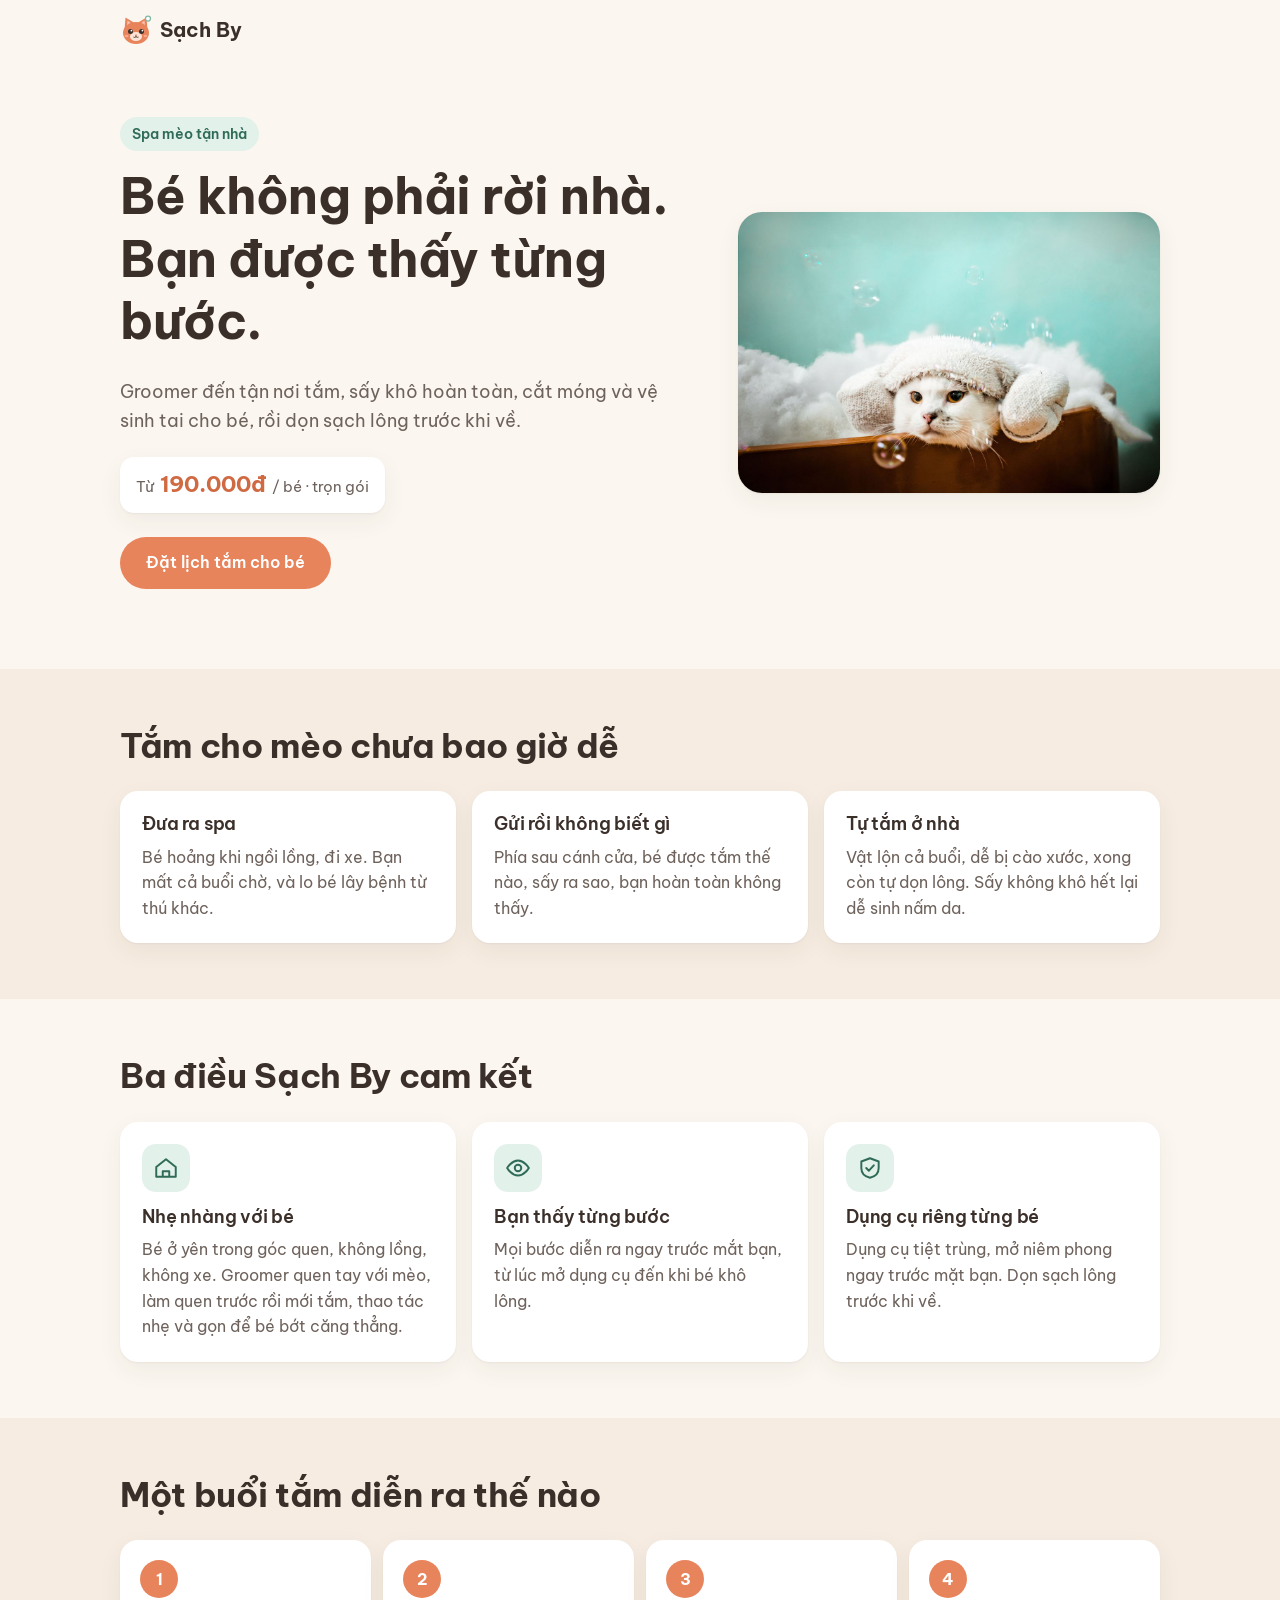
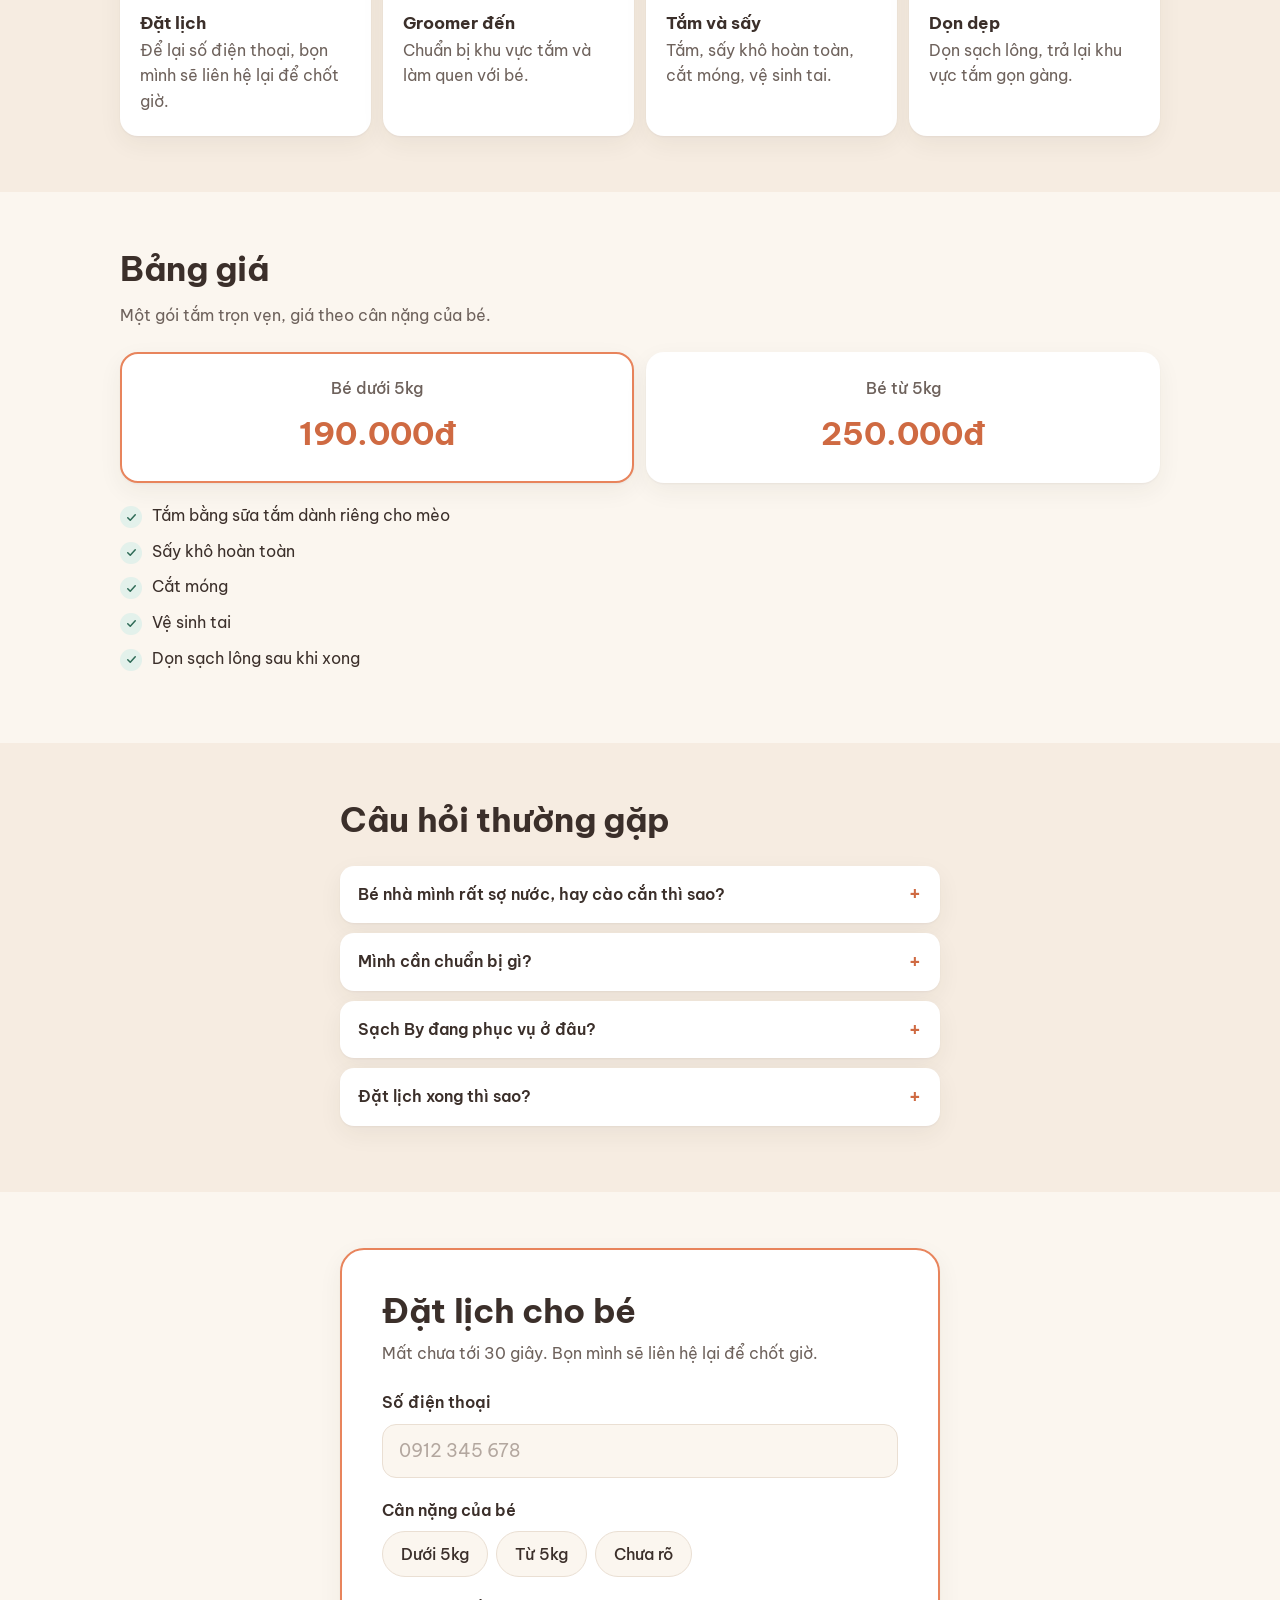
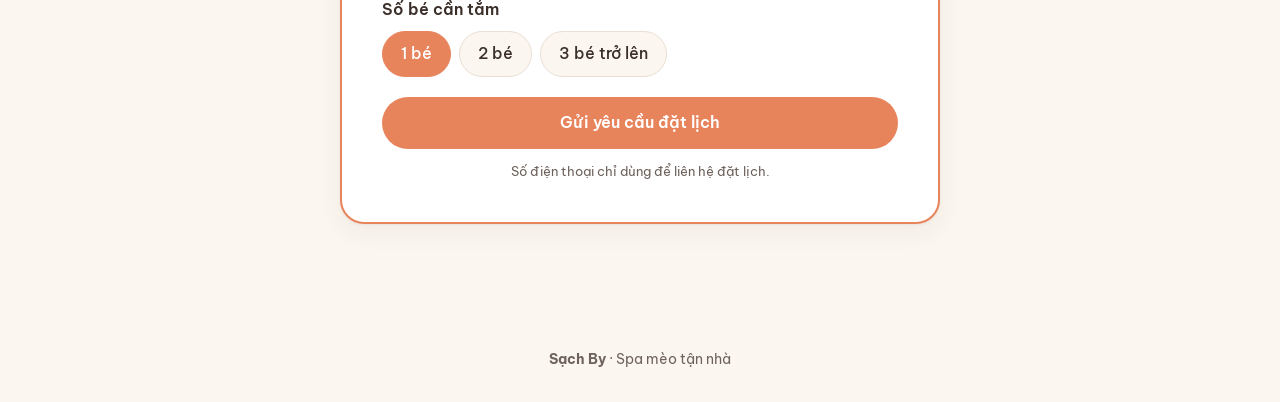
==== index.html @ 5ba62fc2 "Landing page" ====
<!doctype html>
<html lang="vi">
<head>
  <meta charset="utf-8">
  <meta name="viewport" content="width=device-width, initial-scale=1">
  <title>Sạch By · Spa mèo tận nhà</title>
  <meta name="description" content="Tắm, sấy khô, cắt móng, vệ sinh tai cho mèo ngay tại nhà bạn. Bé không phải rời nhà, bạn được thấy từng bước. Từ 190.000đ.">
  <meta property="og:type" content="website">
  <meta property="og:title" content="Sạch By · Spa mèo tận nhà">
  <meta property="og:description" content="Bé không phải rời nhà, bạn được thấy từng bước. Từ 190.000đ.">
  <meta name="theme-color" content="#FBF6EF">
  <link rel="icon" href="favicon.svg" type="image/svg+xml">
  <link rel="preconnect" href="https://fonts.googleapis.com">
  <link rel="preconnect" href="https://fonts.gstatic.com" crossorigin>
  <link href="https://fonts.googleapis.com/css2?family=Be+Vietnam+Pro:wght@400;500;600;700&display=swap" rel="stylesheet">
  <link rel="stylesheet" href="styles.css">
  <script src="config.js"></script>
  <script src="main.js" defer></script>
</head>
<body>
  <header class="topbar">
    <div class="container topbar__inner">
      <a href="#" class="logo" aria-label="Sạch By, về đầu trang">
        <img src="favicon.svg" width="32" height="32" alt="">
        <span>Sạch By</span>
      </a>
      <a class="btn btn--ghost btn--sm js-zalo" href="#" target="_blank" rel="noopener" hidden>Nhắn Zalo</a>
    </div>
  </header>

  <main>
    <section class="hero" id="top">
      <div class="container hero__grid">
        <div class="hero__copy">
          <p class="eyebrow">Spa mèo tận nhà</p>
          <h1 class="js-headline">Bé không phải rời nhà. Bạn được thấy từng bước.</h1>
          <p class="lead js-subline">Groomer đến tận nơi tắm, sấy khô hoàn toàn, cắt móng và vệ sinh tai cho bé, rồi dọn sạch lông trước khi về.</p>
          <div class="price-chip"><span>Từ</span> <strong>190.000đ</strong> <span>/ bé · trọn gói</span></div>
          <div class="hero__actions">
            <a class="btn btn--primary" href="#dat-lich">Đặt lịch tắm cho bé</a>
            <a class="btn btn--ghost js-zalo" href="#" target="_blank" rel="noopener" hidden>Hỏi qua Zalo</a>
          </div>
        </div>
        <div class="hero__art">
          <img class="hero__photo" src="assets/hero.jpg" alt="Bé mèo quấn khăn sau khi tắm" width="1200" height="800" fetchpriority="high" onload="this.parentNode.classList.add('has-photo')">
          <svg viewBox="0 0 360 320" class="hero-cat" aria-hidden="true">
            <circle cx="180" cy="170" r="140" fill="#F6E3D6"/>
            <circle cx="70" cy="80" r="16" fill="none" stroke="#7FB8A4" stroke-width="3"/>
            <circle cx="300" cy="70" r="10" fill="none" stroke="#7FB8A4" stroke-width="3"/>
            <circle cx="320" cy="140" r="20" fill="none" stroke="#7FB8A4" stroke-width="3"/>
            <circle cx="46" cy="190" r="9" fill="none" stroke="#7FB8A4" stroke-width="3"/>
            <path d="M92 300c0-62 40-104 88-104s88 42 88 104Z" fill="#FFFFFF"/>
            <path d="M104 160 98 70l54 40h56l54-40-6 90c10 18 10 40 0 58-14 26-44 40-76 40s-62-14-76-40c-10-18-10-40 0-58Z" fill="#FFFFFF"/>
            <path d="M110 92 112 124 136 108Z M250 92 248 124 224 108Z" fill="#F4C9B8"/>
            <path d="M140 172q12 12 24 0M196 172q12 12 24 0" stroke="#3B2F2A" stroke-width="5" fill="none" stroke-linecap="round"/>
            <path d="M172 194h16l-8 8Z" fill="#E8845C"/>
            <path d="M180 202v8M180 210q-8 8-16 2M180 210q8 8 16 2" stroke="#3B2F2A" stroke-width="3" fill="none" stroke-linecap="round"/>
            <ellipse cx="128" cy="200" rx="14" ry="8" fill="#F8D3C4"/>
            <ellipse cx="232" cy="200" rx="14" ry="8" fill="#F8D3C4"/>
            <path d="M84 238c40 26 152 26 192 0v30c-40 26-152 26-192 0Z" fill="#7FB8A4"/>
            <path d="M84 238c40 26 152 26 192 0" stroke="#5E9C86" stroke-width="3" fill="none"/>
            <circle cx="150" cy="70" r="8" fill="#FFFFFF" stroke="#7FB8A4" stroke-width="3"/>
            <circle cx="214" cy="56" r="12" fill="#FFFFFF" stroke="#7FB8A4" stroke-width="3"/>
          </svg>
        </div>
      </div>
    </section>

    <section class="section section--soft">
      <div class="container">
        <h2>Tắm cho mèo chưa bao giờ dễ</h2>
        <div class="grid grid--3">
          <article class="card">
            <h3>Đưa ra spa</h3>
            <p>Bé hoảng khi ngồi lồng, đi xe. Bạn mất cả buổi chờ, và lo bé lây bệnh từ thú khác.</p>
          </article>
          <article class="card">
            <h3>Gửi rồi không biết gì</h3>
            <p>Phía sau cánh cửa, bé được tắm thế nào, sấy ra sao, bạn hoàn toàn không thấy.</p>
          </article>
          <article class="card">
            <h3>Tự tắm ở nhà</h3>
            <p>Vật lộn cả buổi, dễ bị cào xước, xong còn tự dọn lông. Sấy không khô hết lại dễ sinh nấm da.</p>
          </article>
        </div>
      </div>
    </section>

    <section class="section">
      <div class="container">
        <h2>Ba điều Sạch By cam kết</h2>
        <div class="grid grid--3">
          <article class="promise">
            <div class="promise__icon"><svg viewBox="0 0 24 24" aria-hidden="true"><path d="M3 11 12 4l9 7v9H3Z M9 20v-5h6v5" /></svg></div>
            <h3>Nhẹ nhàng với bé</h3>
            <p>Bé ở yên trong góc quen, không lồng, không xe. Groomer quen tay với mèo, làm quen trước rồi mới tắm, thao tác nhẹ và gọn để bé bớt căng thẳng.</p>
          </article>
          <article class="promise">
            <div class="promise__icon"><svg viewBox="0 0 24 24" aria-hidden="true"><path d="M2 12s4-7 10-7 10 7 10 7-4 7-10 7S2 12 2 12Z M12 9a3 3 0 1 0 0 6 3 3 0 0 0 0-6Z" /></svg></div>
            <h3>Bạn thấy từng bước</h3>
            <p>Mọi bước diễn ra ngay trước mắt bạn, từ lúc mở dụng cụ đến khi bé khô lông.</p>
          </article>
          <article class="promise">
            <div class="promise__icon"><svg viewBox="0 0 24 24" aria-hidden="true"><path d="M12 3 4 6v6c0 5 3.5 8 8 9 4.5-1 8-4 8-9V6Z M8.5 12l2.5 2.5 4.5-5" /></svg></div>
            <h3>Dụng cụ riêng từng bé</h3>
            <p>Dụng cụ tiệt trùng, mở niêm phong ngay trước mặt bạn. Dọn sạch lông trước khi về.</p>
          </article>
        </div>
      </div>
    </section>

    <section class="section section--soft">
      <div class="container">
        <h2>Một buổi tắm diễn ra thế nào</h2>
        <ol class="steps">
          <li><strong>Đặt lịch</strong><span>Để lại số điện thoại, bọn mình sẽ liên hệ lại để chốt giờ.</span></li>
          <li><strong>Groomer đến</strong><span>Chuẩn bị khu vực tắm và làm quen với bé.</span></li>
          <li><strong>Tắm và sấy</strong><span>Tắm, sấy khô hoàn toàn, cắt móng, vệ sinh tai.</span></li>
          <li><strong>Dọn dẹp</strong><span>Dọn sạch lông, trả lại khu vực tắm gọn gàng.</span></li>
        </ol>
      </div>
    </section>

    <section class="section" id="bang-gia">
      <div class="container">
        <h2>Bảng giá</h2>
        <p class="section__lead">Một gói tắm trọn vẹn, giá theo cân nặng của bé.</p>
        <div class="pricing">
          <div class="price-card">
            <p class="price-card__label">Bé dưới 5kg</p>
            <p class="price-card__value">190.000đ</p>
          </div>
          <div class="price-card">
            <p class="price-card__label">Bé từ 5kg</p>
            <p class="price-card__value">250.000đ</p>
          </div>
        </div>
        <ul class="includes">
          <li>Tắm bằng sữa tắm dành riêng cho mèo</li>
          <li>Sấy khô hoàn toàn</li>
          <li>Cắt móng</li>
          <li>Vệ sinh tai</li>
          <li>Dọn sạch lông sau khi xong</li>
        </ul>
      </div>
    </section>

    <section class="section section--soft">
      <div class="container container--narrow">
        <h2>Câu hỏi thường gặp</h2>
        <div class="faq">
          <details>
            <summary>Bé nhà mình rất sợ nước, hay cào cắn thì sao?</summary>
            <p>Groomer có kinh nghiệm với cả những bé nhát nước và hay cào. Bé được làm quen trước, tắm bằng nước ấm, thao tác nhẹ và nhanh gọn để bé bớt căng thẳng.</p>
          </details>
          <details>
            <summary>Mình cần chuẩn bị gì?</summary>
            <p>Chỉ cần phòng tắm có nước ấm và ổ điện gần đó. Groomer mang theo dụng cụ, sữa tắm và máy sấy.</p>
          </details>
          <details>
            <summary>Sạch By đang phục vụ ở đâu?</summary>
            <p>Khi liên hệ chốt lịch, bọn mình sẽ kiểm tra khu vực của bạn và báo lại ngay.</p>
          </details>
          <details>
            <summary>Đặt lịch xong thì sao?</summary>
            <p>Bọn mình sẽ liên hệ lại theo số bạn để lại để chốt ngày giờ. Bạn không cần thanh toán trước.</p>
          </details>
        </div>
      </div>
    </section>

    <section class="section booking" id="dat-lich">
      <div class="container container--narrow">
        <div class="booking__card">
          <form class="js-form" novalidate>
            <h2>Đặt lịch cho bé</h2>
            <p class="section__lead">Mất chưa tới 30 giây. Bọn mình sẽ liên hệ lại để chốt giờ.</p>

            <label class="field">
              <span class="field__label">Số điện thoại</span>
              <input type="tel" name="phone" inputmode="tel" autocomplete="tel" placeholder="0912 345 678" required>
              <span class="field__error" data-error-for="phone" role="alert"></span>
            </label>

            <fieldset class="field">
              <legend class="field__label">Cân nặng của bé</legend>
              <div class="chips">
                <label class="chip"><input type="radio" name="weight" value="duoi-5kg"><span>Dưới 5kg</span></label>
                <label class="chip"><input type="radio" name="weight" value="tu-5kg"><span>Từ 5kg</span></label>
                <label class="chip"><input type="radio" name="weight" value="chua-ro"><span>Chưa rõ</span></label>
              </div>
              <span class="field__error" data-error-for="weight" role="alert"></span>
            </fieldset>

            <fieldset class="field">
              <legend class="field__label">Số bé cần tắm</legend>
              <div class="chips">
                <label class="chip"><input type="radio" name="cats" value="1" checked><span>1 bé</span></label>
                <label class="chip"><input type="radio" name="cats" value="2"><span>2 bé</span></label>
                <label class="chip"><input type="radio" name="cats" value="3+"><span>3 bé trở lên</span></label>
              </div>
            </fieldset>

            <label class="hp" aria-hidden="true">Website<input type="text" name="website" tabindex="-1" autocomplete="off"></label>

            <button type="submit" class="btn btn--primary btn--block js-submit">Gửi yêu cầu đặt lịch</button>
            <p class="form-error js-form-error" role="alert"></p>
            <p class="fineprint">Số điện thoại chỉ dùng để liên hệ đặt lịch.</p>
          </form>

          <div class="success js-success" hidden tabindex="-1">
            <div class="success__icon" aria-hidden="true"><svg viewBox="0 0 24 24"><path d="M5 12.5 10 17l9-10" /></svg></div>
            <h2>Cảm ơn bạn đã tin tưởng Sạch By</h2>
            <p>Bọn mình đã nhận được yêu cầu đặt lịch và sẽ sớm liên hệ lại theo số bạn để lại để chốt ngày giờ cho bé.</p>
            <a class="btn btn--ghost js-zalo" href="#" target="_blank" rel="noopener" hidden>Nhắn Zalo ngay</a>
          </div>
        </div>
      </div>
    </section>
  </main>

  <footer class="footer">
    <div class="container">
      <p><strong>Sạch By</strong> · Spa mèo tận nhà</p>
    </div>
  </footer>

  <a class="sticky-cta js-sticky" href="#dat-lich" aria-hidden="true" tabindex="-1">
    <span>Từ <strong>190.000đ</strong> / bé</span>
    <span class="sticky-cta__btn">Đặt lịch</span>
  </a>
</body>
</html>
---- styles.css ----
:root {
  --cream: #FBF6EF;
  --cream-2: #F6ECE1;
  --peach: #E8845C;
  --peach-dark: #CF6A42;
  --mint: #7FB8A4;
  --mint-soft: #E3F1EB;
  --ink: #3B2F2A;
  --ink-2: #6E625C;
  --line: #EADFD3;
  --white: #FFFFFF;
  --danger: #B8402B;
  --radius: 18px;
  --shadow: 0 1px 2px rgba(59, 47, 42, .05), 0 8px 24px rgba(59, 47, 42, .06);
  color-scheme: light;
}

* { box-sizing: border-box; }
html { scroll-behavior: smooth; -webkit-text-size-adjust: 100%; }
@media (prefers-reduced-motion: reduce) { html { scroll-behavior: auto; } }
body {
  margin: 0;
  font-family: "Be Vietnam Pro", system-ui, -apple-system, "Segoe UI", sans-serif;
  font-size: 16px;
  line-height: 1.6;
  color: var(--ink);
  background: var(--cream);
  overflow-x: hidden;
}
h1, h2, h3 { line-height: 1.25; margin: 0 0 .5em; letter-spacing: -.01em; }
h1 { font-size: clamp(30px, 7.4vw, 50px); font-weight: 700; }
h2 { font-size: clamp(24px, 5vw, 34px); font-weight: 700; }
h3 { font-size: 18px; font-weight: 600; }
p { margin: 0 0 1em; }
img, svg { display: block; max-width: 100%; }
a { color: inherit; }

.container { width: 100%; max-width: 1080px; margin: 0 auto; padding: 0 20px; }
.container--narrow { max-width: 640px; }

.topbar { position: sticky; top: 0; z-index: 20; background: rgba(251, 246, 239, .92); backdrop-filter: blur(8px); border-bottom: 1px solid transparent; }
.topbar__inner { display: flex; align-items: center; justify-content: space-between; height: 60px; }
.logo { display: inline-flex; align-items: center; gap: 8px; font-weight: 700; font-size: 20px; text-decoration: none; }

.btn {
  display: inline-flex; align-items: center; justify-content: center;
  min-height: 52px; padding: 0 24px; border-radius: 999px;
  font: inherit; font-weight: 600; text-decoration: none; cursor: pointer;
  border: 2px solid transparent; transition: background .15s, transform .1s, border-color .15s;
}
.btn:active { transform: scale(.98); }
.btn:focus-visible, .chip input:focus-visible + span, input:focus-visible, summary:focus-visible { outline: 3px solid var(--mint); outline-offset: 2px; }
.btn--primary { background: var(--peach); color: var(--white); }
.btn--primary:hover { background: var(--peach-dark); }
.btn--primary[disabled] { opacity: .7; cursor: progress; }
.btn--ghost { background: transparent; border-color: var(--ink); color: var(--ink); }
.btn--ghost:hover { background: var(--cream-2); }
.btn--sm { min-height: 40px; padding: 0 16px; font-size: 14px; }
.btn--block { width: 100%; }

.hero { padding: 28px 0 48px; }
.hero__grid { display: grid; gap: 24px; align-items: center; }
.eyebrow { display: inline-block; margin-bottom: 14px; padding: 6px 12px; border-radius: 999px; background: var(--mint-soft); color: #2F6B57; font-size: 14px; font-weight: 600; }
.lead { font-size: 18px; color: var(--ink-2); max-width: 34em; }
.price-chip { display: inline-flex; flex-wrap: wrap; align-items: baseline; gap: 6px; margin: 4px 0 24px; padding: 10px 16px; border-radius: 14px; background: var(--white); box-shadow: var(--shadow); color: var(--ink-2); font-size: 15px; }
.price-chip strong { color: var(--peach-dark); font-size: 22px; }
.hero__actions { display: flex; flex-wrap: wrap; gap: 12px; }
.hero__art { order: -1; max-width: 300px; margin: 0 auto; width: 100%; }

.section { padding: 56px 0; }
.section--soft { background: var(--cream-2); }
.section h2 { margin-bottom: 24px; }
.section__lead { color: var(--ink-2); margin-top: -12px; margin-bottom: 24px; }

.grid { display: grid; gap: 16px; }
.card, .promise { background: var(--white); border-radius: var(--radius); padding: 22px; box-shadow: var(--shadow); }
.card p, .promise p { margin: 0; color: var(--ink-2); }
.promise__icon { width: 48px; height: 48px; border-radius: 14px; background: var(--mint-soft); display: grid; place-items: center; margin-bottom: 14px; }
.promise__icon svg { width: 26px; height: 26px; fill: none; stroke: #2F6B57; stroke-width: 1.8; stroke-linecap: round; stroke-linejoin: round; }

.steps { list-style: none; margin: 0; padding: 0; display: grid; gap: 12px; counter-reset: step; }
.steps li { counter-increment: step; position: relative; padding: 18px 18px 18px 72px; background: var(--white); border-radius: var(--radius); box-shadow: var(--shadow); }
.steps li::before { content: counter(step); position: absolute; left: 18px; top: 18px; width: 38px; height: 38px; border-radius: 50%; background: var(--peach); color: var(--white); font-weight: 700; display: grid; place-items: center; }
.steps strong { display: block; font-size: 17px; }
.steps span { color: var(--ink-2); }

.pricing { display: grid; grid-template-columns: 1fr 1fr; gap: 12px; margin-bottom: 20px; }
.price-card { background: var(--white); border-radius: var(--radius); padding: 22px 18px; box-shadow: var(--shadow); text-align: center; border: 2px solid transparent; }
.price-card:first-child { border-color: var(--peach); }
.price-card__label { margin: 0 0 6px; color: var(--ink-2); font-weight: 500; }
.price-card__value { margin: 0; font-size: clamp(24px, 6vw, 32px); font-weight: 700; color: var(--peach-dark); }
.includes { list-style: none; padding: 0; margin: 0 0 16px; display: grid; gap: 10px; }
.includes li { position: relative; padding-left: 32px; }
.includes li::before { content: ""; position: absolute; left: 0; top: 3px; width: 22px; height: 22px; border-radius: 50%; background: var(--mint-soft) url("data:image/svg+xml,%3Csvg xmlns='http://www.w3.org/2000/svg' viewBox='0 0 24 24'%3E%3Cpath d='M6 12.5l4 4 8-9' fill='none' stroke='%232F6B57' stroke-width='2.4' stroke-linecap='round' stroke-linejoin='round'/%3E%3C/svg%3E") center / 15px no-repeat; }
.note { font-size: 14px; color: var(--ink-2); background: var(--cream-2); border-radius: 12px; padding: 12px 14px; margin: 0; }

.faq details { background: var(--white); border-radius: 14px; margin-bottom: 10px; box-shadow: var(--shadow); }
.faq summary { cursor: pointer; padding: 16px 48px 16px 18px; font-weight: 600; list-style: none; position: relative; }
.faq summary::-webkit-details-marker { display: none; }
.faq summary::after { content: "+"; position: absolute; right: 18px; top: 50%; transform: translateY(-50%); font-size: 22px; color: var(--peach-dark); font-weight: 500; }
.faq details[open] summary::after { content: "–"; }
.faq details p { padding: 0 18px 16px; margin: 0; color: var(--ink-2); }

.booking { padding-bottom: 96px; }
.booking__card { background: var(--white); border-radius: 24px; padding: 28px 22px; box-shadow: var(--shadow); border: 2px solid var(--peach); }
.booking__card h2 { margin-bottom: 20px; }
.field { display: block; border: 0; padding: 0; margin: 0 0 20px; min-width: 0; }
.field__label { display: block; font-weight: 600; margin-bottom: 8px; padding: 0; }
input[type="tel"] { width: 100%; height: 54px; padding: 0 16px; border-radius: 14px; border: 1.5px solid var(--line); background: var(--cream); font: inherit; font-size: 18px; color: var(--ink); }
input[type="tel"]::placeholder { color: #B3A79F; }
input[aria-invalid="true"] { border-color: var(--danger); }
.field__error, .form-error { display: block; color: var(--danger); font-size: 14px; margin-top: 6px; min-height: 0; }
.field__error:empty, .form-error:empty { display: none; }
.chips { display: flex; flex-wrap: wrap; gap: 8px; }
.chip { position: relative; }
.chip input { position: absolute; opacity: 0; inset: 0; margin: 0; cursor: pointer; }
.chip span { display: inline-flex; align-items: center; min-height: 46px; padding: 0 18px; border-radius: 999px; border: 1.5px solid var(--line); background: var(--cream); font-weight: 500; cursor: pointer; transition: all .15s; }
.chip input:checked + span { background: var(--peach); border-color: var(--peach); color: var(--white); }
.chips.is-invalid .chip span { border-color: var(--danger); }
.hp { position: absolute; left: -9999px; width: 1px; height: 1px; overflow: hidden; }
.fineprint { font-size: 13px; color: var(--ink-2); text-align: center; margin: 12px 0 0; }
.success { text-align: center; padding: 12px 0; }
.success:focus { outline: none; }
.success__icon { width: 64px; height: 64px; border-radius: 50%; background: var(--mint-soft); display: grid; place-items: center; margin: 0 auto 16px; }
.success__icon svg { width: 34px; height: 34px; fill: none; stroke: #2F6B57; stroke-width: 2.4; stroke-linecap: round; stroke-linejoin: round; }
.success p { color: var(--ink-2); }

.footer { padding: 28px 0 100px; text-align: center; color: var(--ink-2); font-size: 14px; }
.footer p { margin: 0; }

.sticky-cta {
  position: fixed; left: 12px; right: 12px; bottom: 12px; z-index: 30;
  display: flex; align-items: center; justify-content: space-between; gap: 12px;
  padding: 8px 8px 8px 20px; border-radius: 999px; background: var(--ink); color: var(--white);
  text-decoration: none; box-shadow: 0 8px 24px rgba(59, 47, 42, .25);
  transform: translateY(140%); transition: transform .25s ease;
  padding-bottom: max(8px, env(safe-area-inset-bottom));
}
.sticky-cta.is-visible { transform: translateY(0); }
.sticky-cta strong { color: #FFC9B3; }
.sticky-cta__btn { background: var(--peach); padding: 12px 22px; border-radius: 999px; font-weight: 600; }

[hidden] { display: none !important; }

@media (min-width: 720px) {
  .grid--3 { grid-template-columns: repeat(3, 1fr); }
  .steps { grid-template-columns: repeat(2, 1fr); }
  .booking__card { padding: 40px; }
}
@media (min-width: 900px) {
  .hero { padding: 56px 0 80px; }
  .hero__grid { grid-template-columns: 1.15fr .85fr; gap: 48px; }
  .hero__art { order: 0; max-width: 420px; }
  .steps { grid-template-columns: repeat(4, 1fr); }
  .steps li { padding: 70px 20px 22px; }
  .steps li::before { top: 20px; left: 20px; }
  .sticky-cta { display: none; }
  .footer { padding-bottom: 32px; }
}

/* Ảnh thật ở hero: chỉ hiện khi assets/hero.jpg tải được, nếu không thì giữ hình minh hoạ */
.hero__photo { display: none; width: 100%; height: auto; aspect-ratio: 3 / 2; object-fit: cover; border-radius: 24px; box-shadow: var(--shadow); }
.hero__art.has-photo { max-width: none; }
.hero__art.has-photo .hero__photo { display: block; }
.hero__art.has-photo .hero-cat { display: none; }
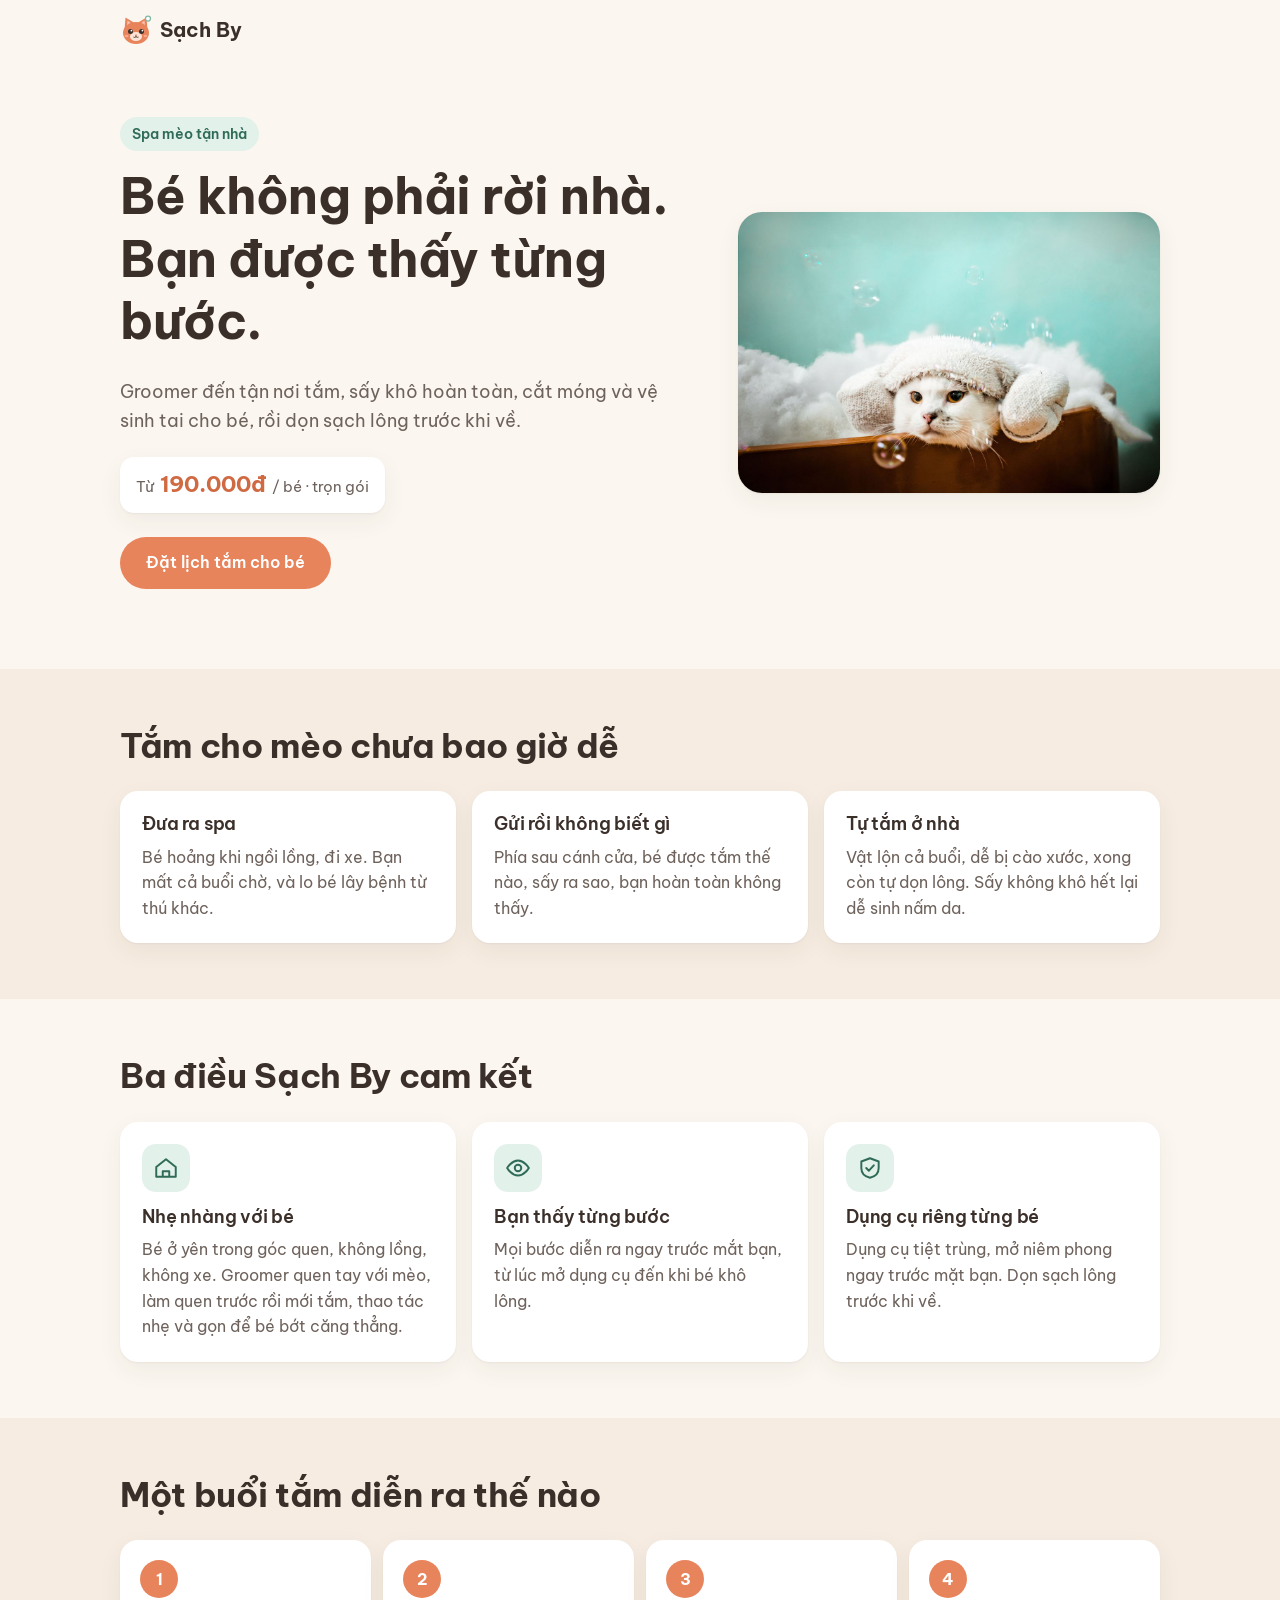
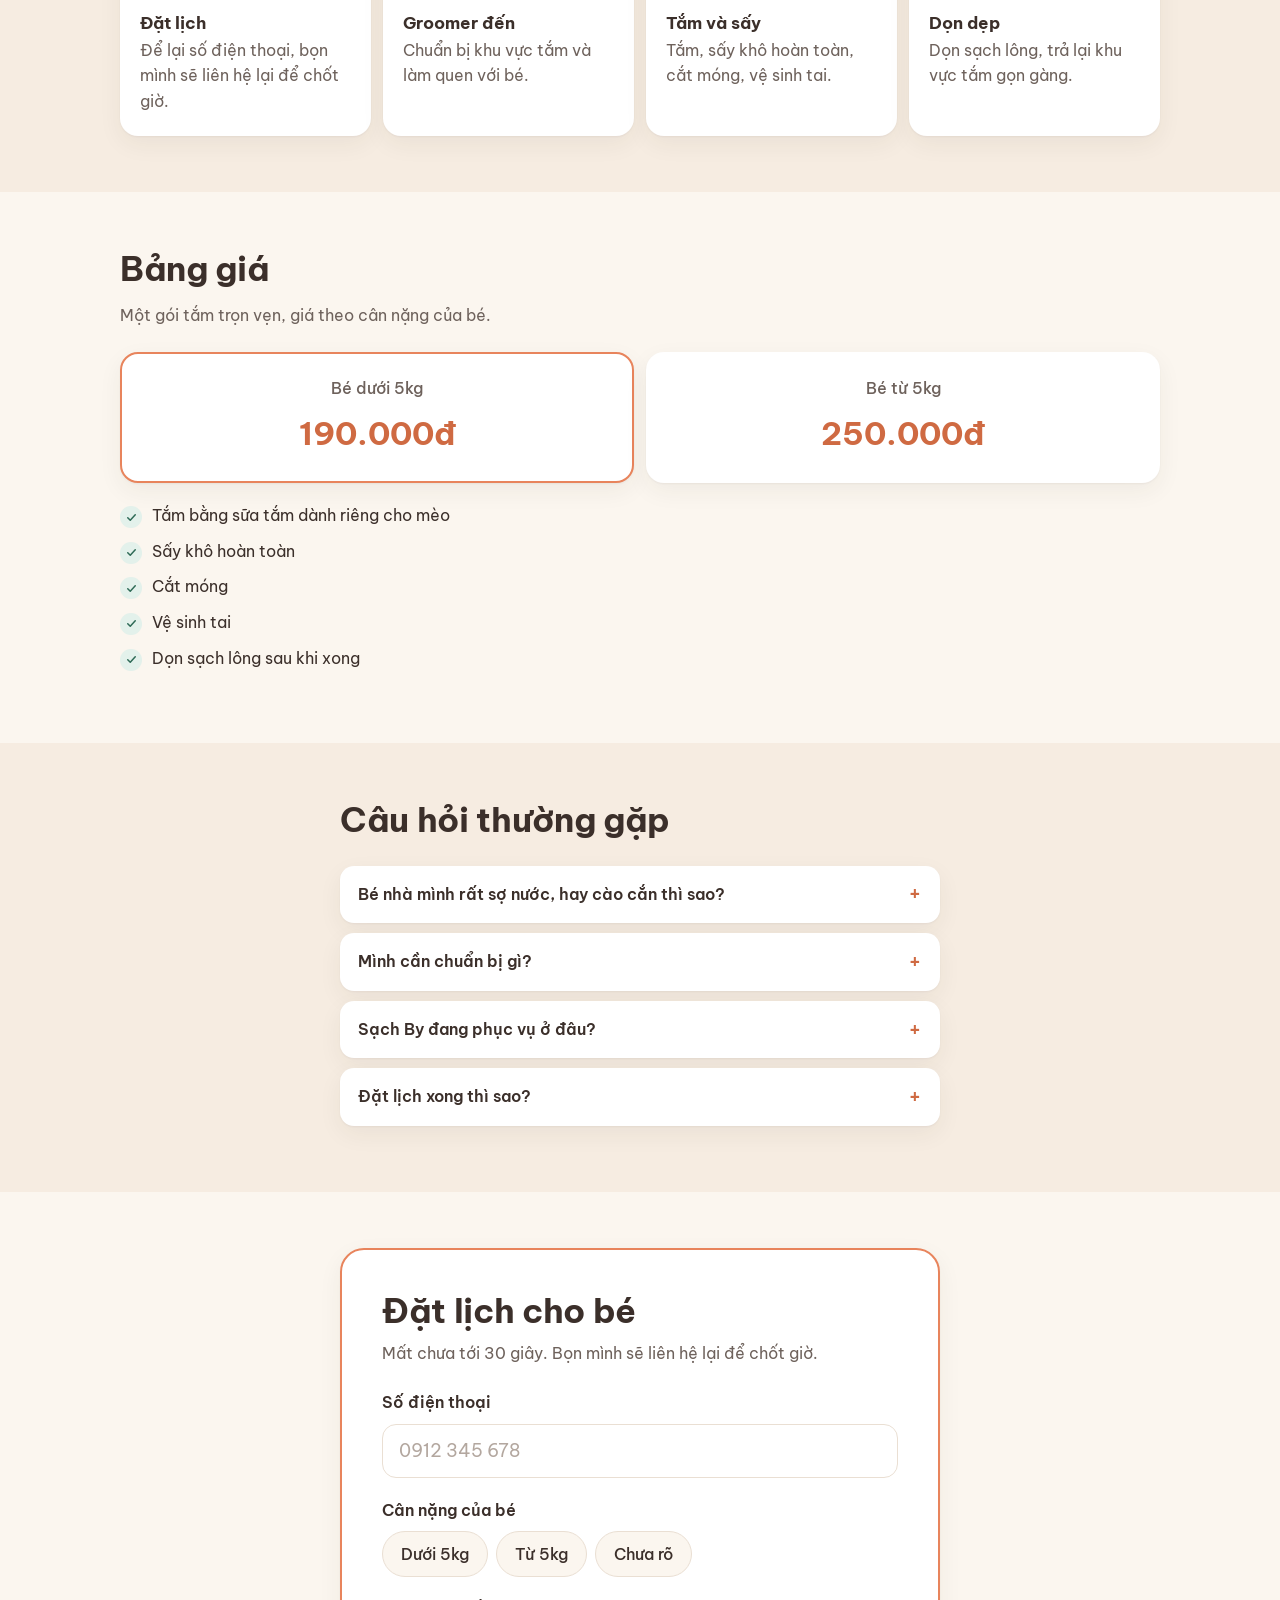
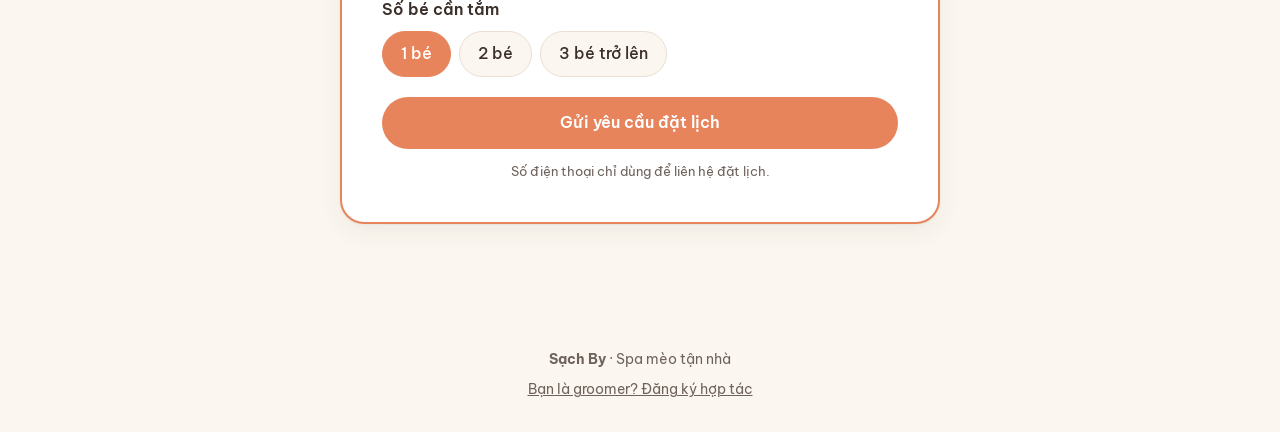
==== commit 9b76c244: "Register from for Groomer" ====
--- a/index.html
+++ b/index.html
@@ -8,6 +8,11 @@
   <meta property="og:type" content="website">
   <meta property="og:title" content="Sạch By · Spa mèo tận nhà">
   <meta property="og:description" content="Bé không phải rời nhà, bạn được thấy từng bước. Từ 190.000đ.">
+  <meta property="og:url" content="https://sachby.com/">
+  <meta property="og:image" content="https://sachby.com/assets/og.jpg">
+  <meta property="og:image:width" content="1200">
+  <meta property="og:image:height" content="630">
+  <link rel="canonical" href="https://sachby.com/">
   <meta name="theme-color" content="#FBF6EF">
   <link rel="icon" href="favicon.svg" type="image/svg+xml">
   <link rel="preconnect" href="https://fonts.googleapis.com">
@@ -222,6 +227,7 @@
   <footer class="footer">
     <div class="container">
       <p><strong>Sạch By</strong> · Spa mèo tận nhà</p>
+      <p class="footer__link"><a href="/groomer">Bạn là groomer? Đăng ký hợp tác</a></p>
     </div>
   </footer>
 
--- a/styles.css
+++ b/styles.css
@@ -55,6 +55,8 @@
 .btn--primary[disabled] { opacity: .7; cursor: progress; }
 .btn--ghost { background: transparent; border-color: var(--ink); color: var(--ink); }
 .btn--ghost:hover { background: var(--cream-2); }
+.btn--soft { background: #FCE6DC; color: var(--peach-dark); }
+.btn--soft:hover { background: #F9D6C6; }
 .btn--sm { min-height: 40px; padding: 0 16px; font-size: 14px; }
 .btn--block { width: 100%; }
 
@@ -106,7 +108,7 @@
 .booking__card h2 { margin-bottom: 20px; }
 .field { display: block; border: 0; padding: 0; margin: 0 0 20px; min-width: 0; }
 .field__label { display: block; font-weight: 600; margin-bottom: 8px; padding: 0; }
-input[type="tel"] { width: 100%; height: 54px; padding: 0 16px; border-radius: 14px; border: 1.5px solid var(--line); background: var(--cream); font: inherit; font-size: 18px; color: var(--ink); }
+input[type="tel"] { width: 100%; height: 54px; padding: 0 16px; border-radius: 14px; border: 1.5px solid var(--line); background: var(--white); font: inherit; font-size: 18px; color: var(--ink); }
 input[type="tel"]::placeholder { color: #B3A79F; }
 input[aria-invalid="true"] { border-color: var(--danger); }
 .field__error, .form-error { display: block; color: var(--danger); font-size: 14px; margin-top: 6px; min-height: 0; }
@@ -129,14 +131,13 @@
 .footer p { margin: 0; }
 
 .sticky-cta {
-  position: fixed; left: 12px; right: 12px; bottom: 12px; z-index: 30;
+  position: fixed; left: 12px; right: 12px; top: 100vh; top: 100dvh; z-index: 30;
   display: flex; align-items: center; justify-content: space-between; gap: 12px;
   padding: 8px 8px 8px 20px; border-radius: 999px; background: var(--ink); color: var(--white);
   text-decoration: none; box-shadow: 0 8px 24px rgba(59, 47, 42, .25);
-  transform: translateY(140%); transition: transform .25s ease;
-  padding-bottom: max(8px, env(safe-area-inset-bottom));
+  transform: translateY(0); transition: transform .25s ease;
 }
-.sticky-cta.is-visible { transform: translateY(0); }
+.sticky-cta.is-visible { transform: translateY(calc(-100% - 12px)); }
 .sticky-cta strong { color: #FFC9B3; }
 .sticky-cta__btn { background: var(--peach); padding: 12px 22px; border-radius: 999px; font-weight: 600; }
 
@@ -163,3 +164,25 @@
 .hero__art.has-photo { max-width: none; }
 .hero__art.has-photo .hero__photo { display: block; }
 .hero__art.has-photo .hero-cat { display: none; }
+
+/* ---------- Trang tuyển groomer (groomer.html) ---------- */
+.g-hero { text-align: center; }
+.g-hero .lead { margin-left: auto; margin-right: auto; }
+.g-hero .hero__actions { justify-content: center; }
+input[type="text"], input[type="url"] { width: 100%; height: 54px; padding: 0 16px; border-radius: 14px; border: 1.5px solid var(--line); background: var(--white); font: inherit; font-size: 17px; color: var(--ink); }
+input[type="text"]::placeholder, input[type="url"]::placeholder { color: #B3A79F; }
+.field__optional { font-weight: 400; color: var(--ink-2); font-size: 14px; }
+.chip input[type="checkbox"]:checked + span { background: var(--mint); border-color: var(--mint); color: var(--white); }
+.footer a { color: var(--ink-2); }
+.footer__link { margin-top: 8px !important; }
+.promise--wide { border: 2px solid var(--peach); }
+.promise--wide .promise__icon { background: #FCE6DC; }
+.promise--wide .promise__icon svg { stroke: var(--peach-dark); }
+@media (min-width: 720px) {
+  .grid--2 { grid-template-columns: repeat(2, 1fr); }
+  .grid--2 .promise--wide { grid-column: 1 / -1; }
+  .steps--3 { grid-template-columns: repeat(3, 1fr); }
+}
+@media (min-width: 900px) {
+  .steps--3 { grid-template-columns: repeat(3, 1fr); }
+}
